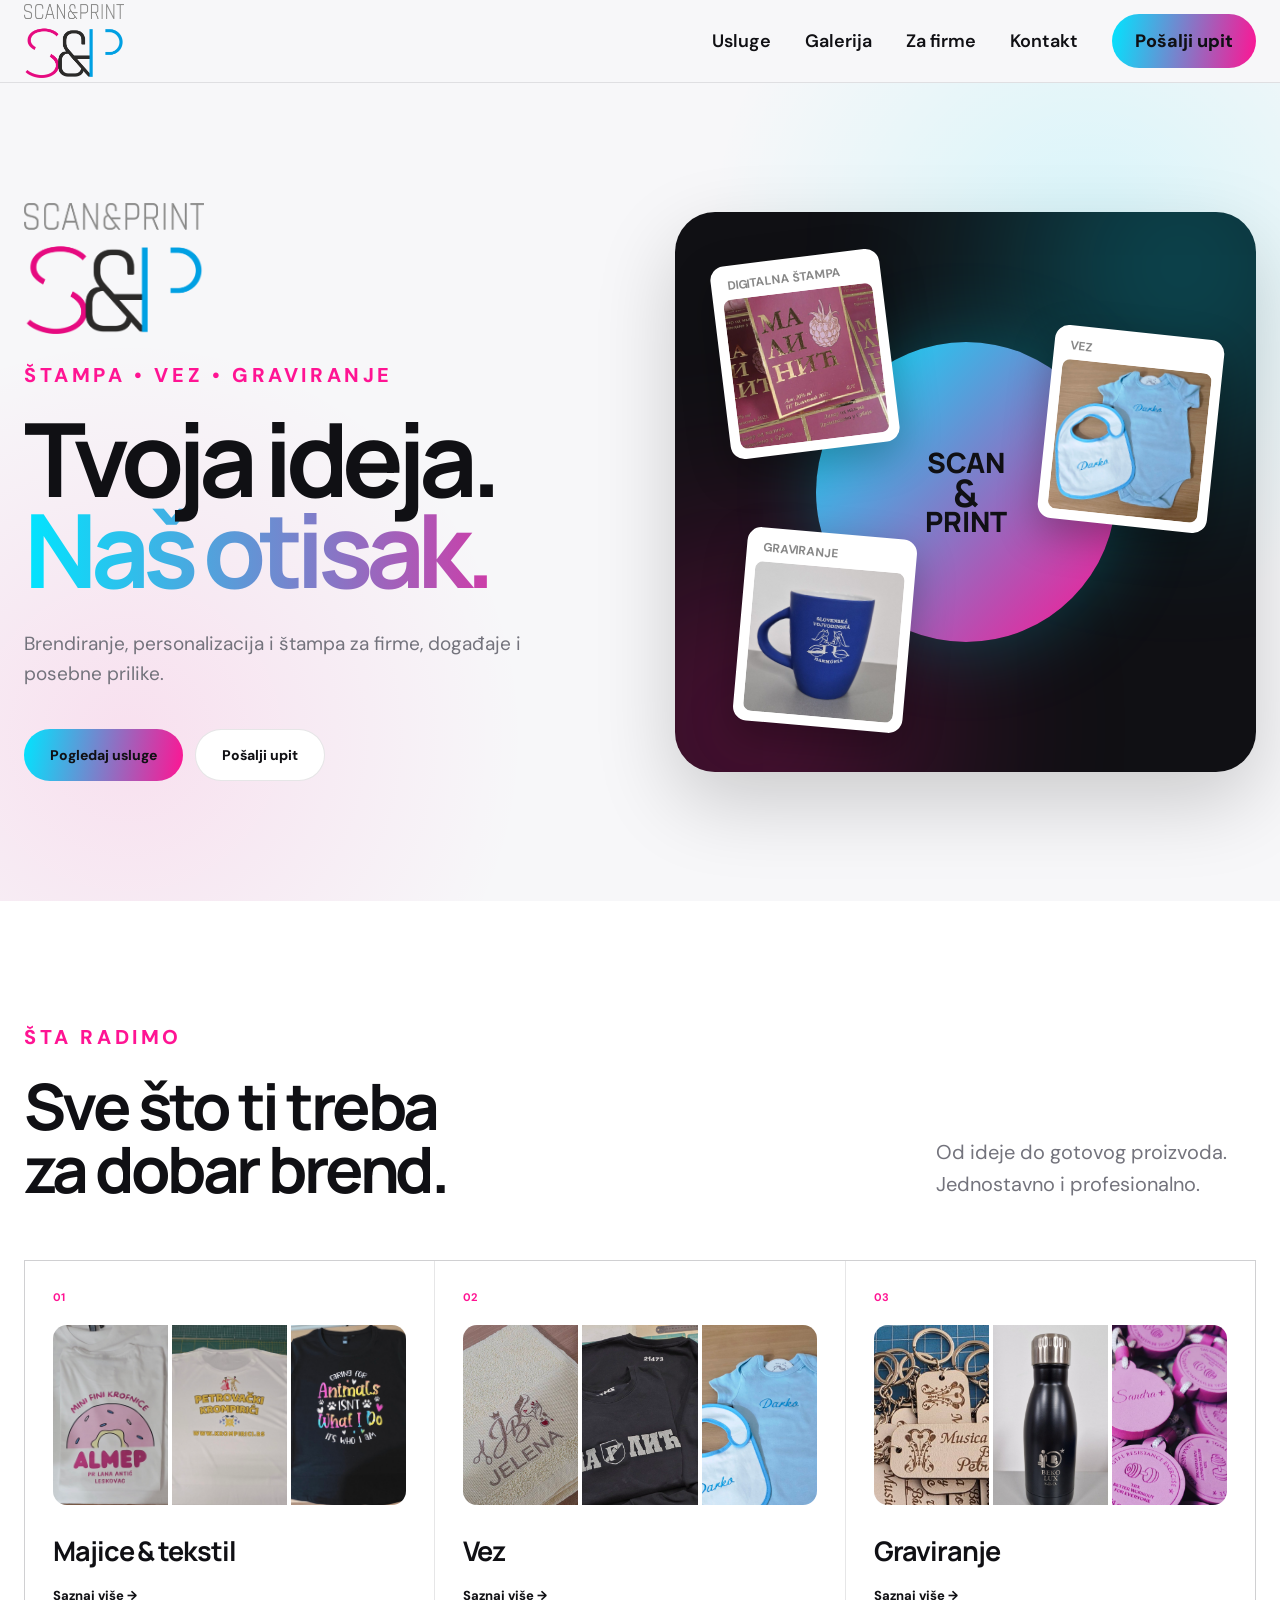
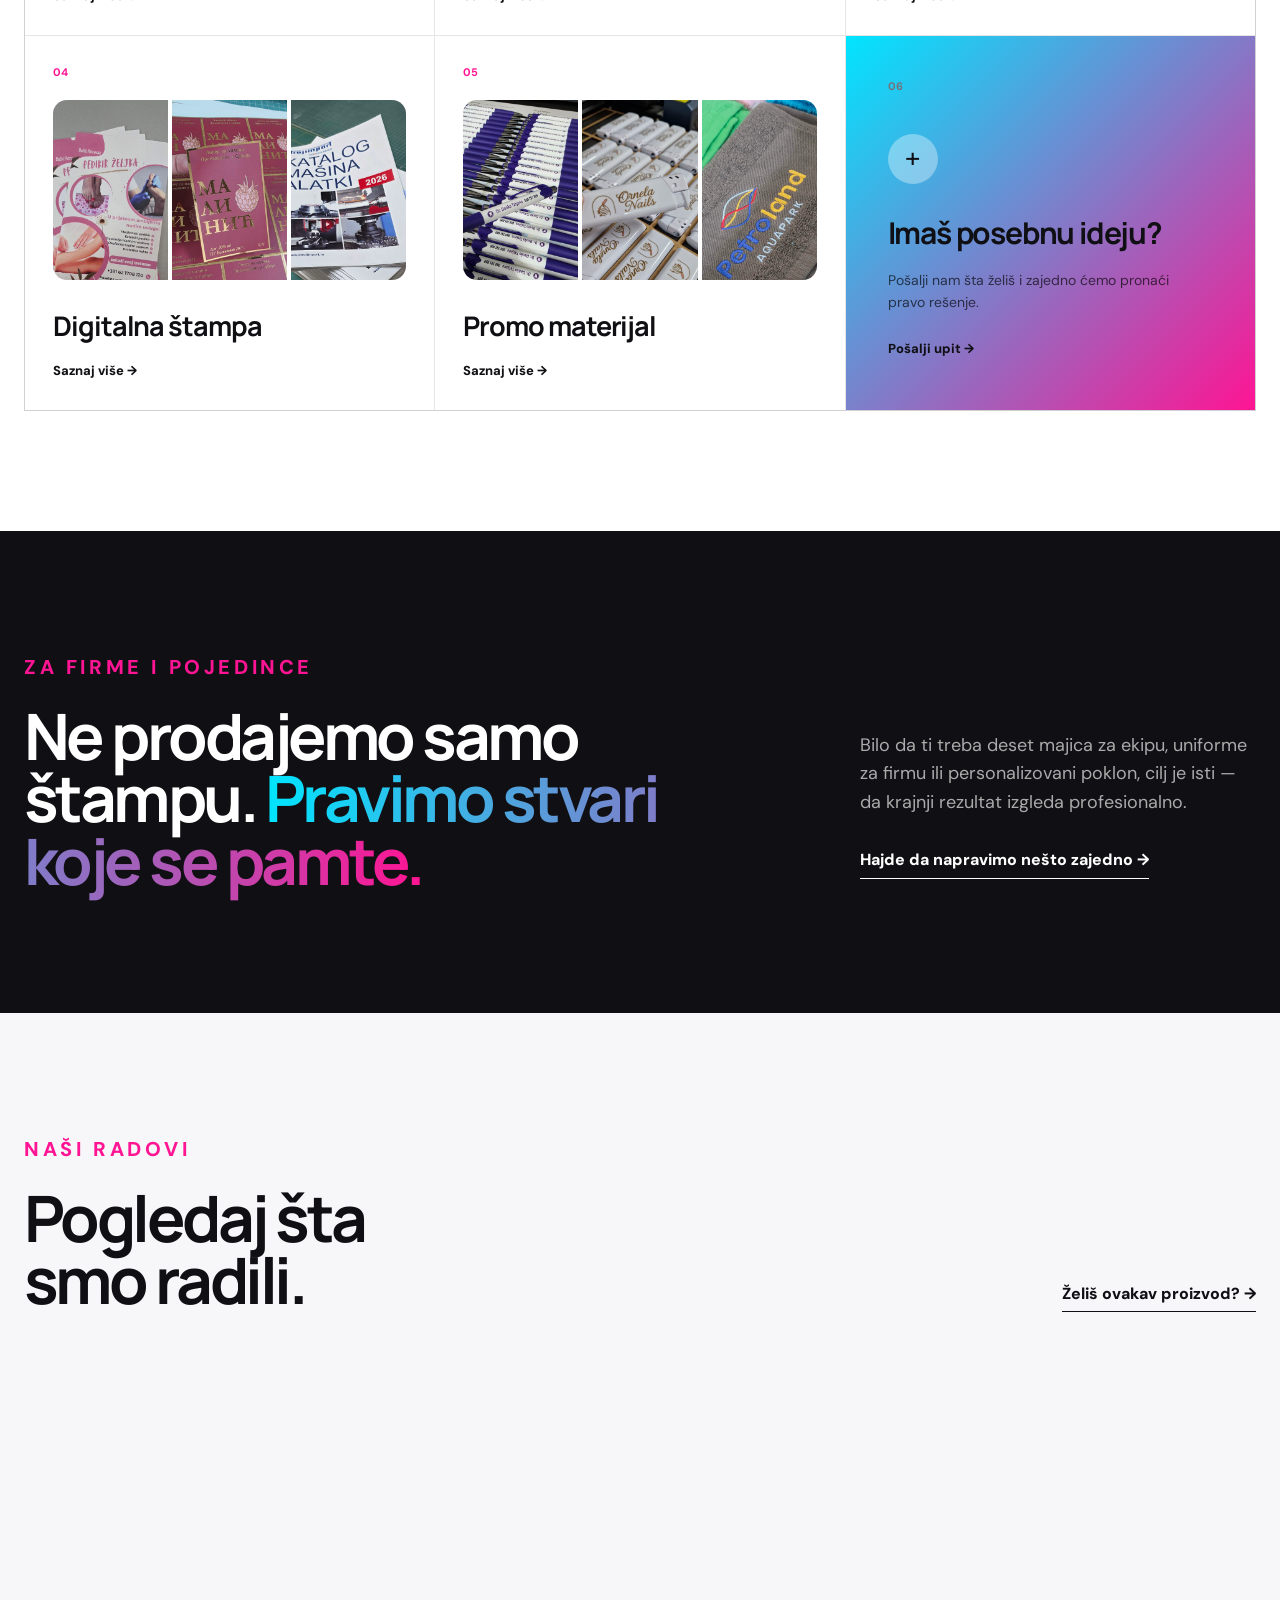
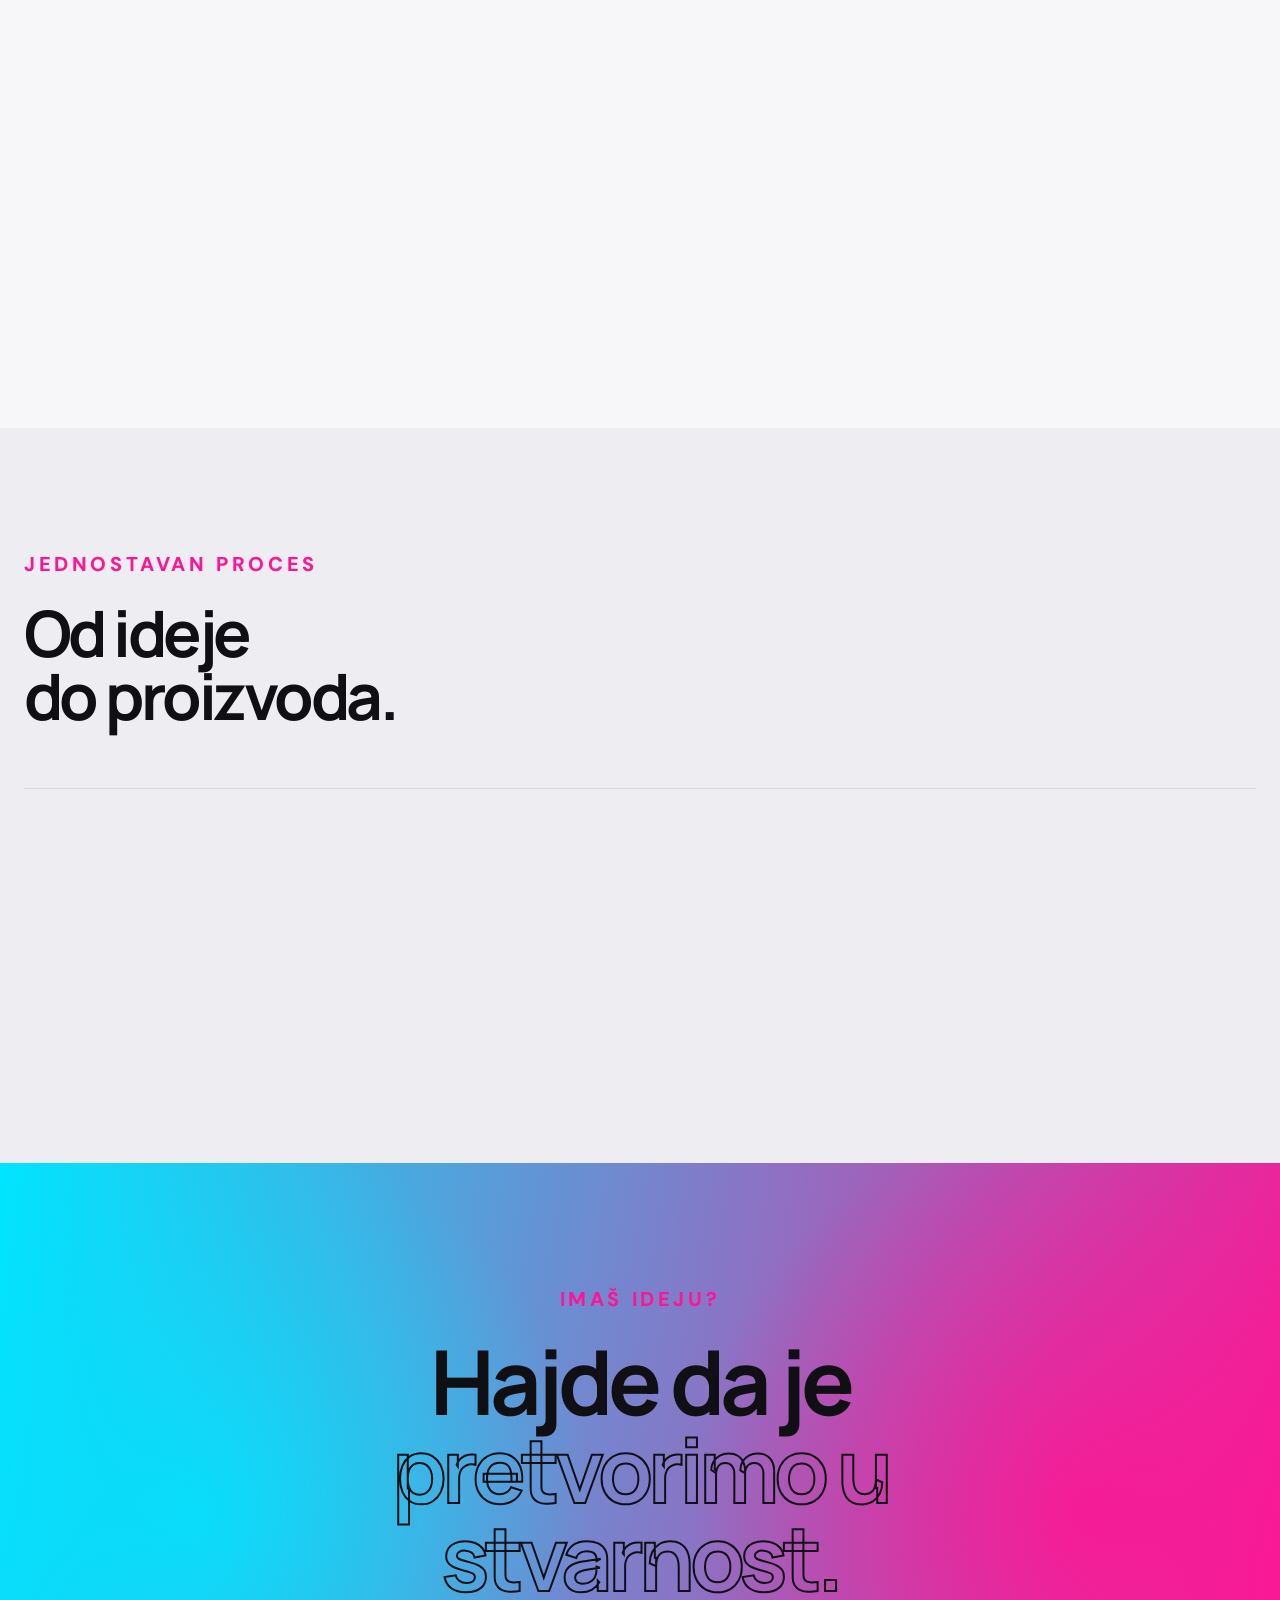
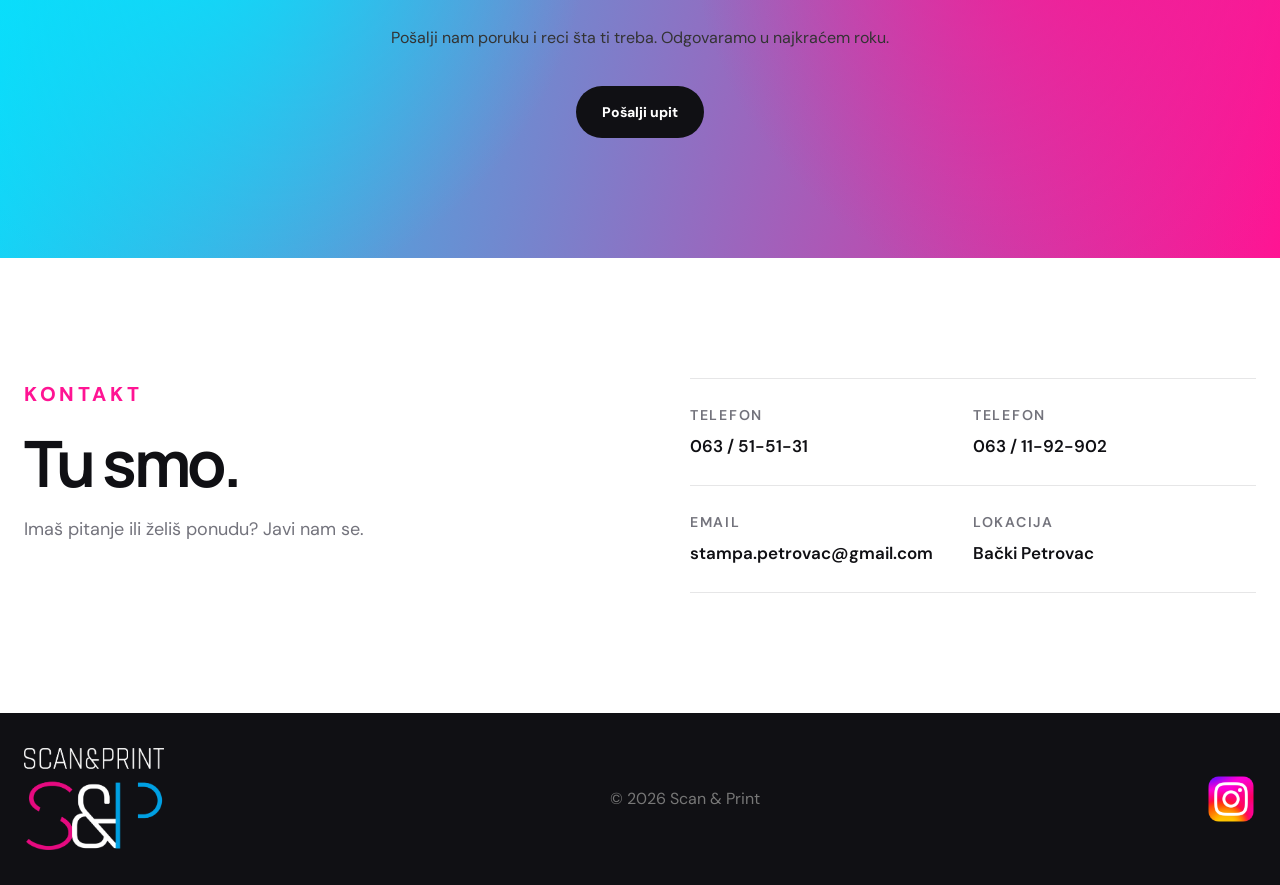
==== index.html @ af55439d "Add files via upload" ====
<!DOCTYPE html>
<html lang="sr">

<head>

    <meta charset="UTF-8">
    <meta name="viewport" content="width=device-width, initial-scale=1.0">

    <title>Scan & Print | Štampa, vez, graviranje i brendiranje</title>

    <meta name="description"
          content="Scan & Print – digitalna štampa, vez, graviranje, personalizacija i brendiranje u Bačkom Petrovcu.">

    <link rel="preconnect" href="https://fonts.googleapis.com">
    <link rel="preconnect" href="https://fonts.gstatic.com" crossorigin>

    <link href="https://fonts.googleapis.com/css2?family=DM+Sans:wght@400;500;600;700&family=Manrope:wght@500;600;700;800&display=swap"
          rel="stylesheet">

    <link rel="stylesheet" href="style.css">

</head>


<body>


<!-- ================= HEADER ================= -->

<header class="header">

    <div class="container nav">

        <a href="index.html" class="logo">
            <img src="slike/Logo crni.png" alt="Scan & Print">
        </a>

        
        <nav class="desktop-menu">
            <a href="usluge.html">Usluge</a>
            <a href="galerija.html">Galerija</a>
            <a href="firme.html">Za firme</a>
            <a href="#kontakt">Kontakt</a>
            <a href="#upit" class="nav-button">
                Pošalji upit
            </a>

        </nav>


        <button class="menu-toggle" aria-label="Otvori meni">

            <span></span>
            <span></span>
            <span></span>

        </button>

    </div>


    <div class="mobile-menu">

        <a href="usluge.html">Usluge</a>
        <a href="galerija.html">Galerija</a>
        <a href="firme.html">Za firme</a>
        <a href="#kontakt">Kontakt</a>

        <a href="#upit" class="mobile-button">
            Pošalji upit
        </a>

    </div>

</header>



<!-- ================= HERO ================= -->

<section class="hero">

    <div class="container hero-grid">


        <div class="hero-content">

            <div class="hero-logo">

                <img src="slike/Logo crni.png" alt="Scan & Print">

            </div>


            <div class="eyebrow">
                ŠTAMPA • VEZ • GRAVIRANJE
            </div>


            <h1>

                Tvoja ideja.

                <span>Naš otisak.</span>

            </h1>


            <p>

                Brendiranje, personalizacija i štampa
                za firme, događaje i posebne prilike.

            </p>


            <div class="hero-buttons">

                <a href="#usluge" class="button primary">
                    Pogledaj usluge
                </a>

                <a href="#upit" class="button secondary">
                    Pošalji upit
                </a>

            </div>

        </div>



        <div class="hero-visual">


            <div class="hero-card card-one">

                <span>DIGITALNA ŠTAMPA</span>

                <img src="slike/stampa2.jpg"
                     alt="Digitalna štampa">

            </div>



            <div class="hero-card card-two">

                <span>VEZ</span>

                <img src="slike/vez3.jpg"
                     alt="Vez na tekstilu">

            </div>



            <div class="hero-card card-three">

                <span>GRAVIRANJE</span>

                <img src="slike/graviranje6.jpg"
                     alt="Lasersko graviranje">

            </div>



            <div class="hero-circle">

                <span>SCAN</span>

                <strong>&</strong>

                <span>PRINT</span>

            </div>


        </div>

    </div>

</section>



<!-- ================= SERVICES ================= -->

<section class="services section" id="usluge">

    <div class="container">

        <div class="section-heading">

            <div>
                <span class="eyebrow">ŠTA RADIMO</span>

                <h2>
                    Sve što ti treba<br>
                    za dobar brend.
                </h2>
            </div>

            <p>
                Od ideje do gotovog proizvoda.
                Jednostavno i profesionalno.
            </p>

        </div>


        <div class="services-grid">


            <!-- 01 MAJICE & TEKSTIL -->

            <article class="service-card service-image-card">

                <div class="service-number">
                    01
                </div>

                <div class="service-images">

                    <img
                        src="slike/tekstil1.jpg"
                        alt="Majice i tekstil 1"
                    >

                    <img
                        src="slike/tekstil2.jpg"
                        alt="Majice i tekstil 2"
                    >

                    <img
                        src="slike/tekstil3.jpg"
                        alt="Majice i tekstil 3"
                    >

                </div>

                <h3>
                    Majice & tekstil
                </h3>

                <a href="usluge.html">
                    Saznaj više →
                </a>

            </article>



            <!-- 02 VEZ -->

            <article class="service-card service-image-card">

                <div class="service-number">
                    02
                </div>

                <div class="service-images">

                    <img
                        src="slike/vez1.jpg"
                        alt="Vez 1"
                    >

                    <img
                        src="slike/vez2.jpg"
                        alt="Vez 2"
                    >

                    <img
                        src="slike/vez3.jpg"
                        alt="Vez 3"
                    >

                </div>

                <h3>
                    Vez
                </h3>

                <a href="usluge.html">
                    Saznaj više →
                </a>

            </article>



            <!-- 03 GRAVIRANJE -->

            <article class="service-card service-image-card">

                <div class="service-number">
                    03
                </div>

                <div class="service-images">

                    <img
                        src="slike/graviranje1.jpg"
                        alt="Graviranje 1"
                    >

                    <img
                        src="slike/graviranje5.jpg"
                        alt="Graviranje 2"
                    >

                    <img
                        src="slike/graviranje3.jpg"
                        alt="Graviranje 3"
                    >

                </div>

                <h3>
                    Graviranje
                </h3>

                <a href="usluge.html">
                    Saznaj više →
                </a>

            </article>



            <!-- 04 DIGITALNA ŠTAMPA -->

            <article class="service-card service-image-card">

                <div class="service-number">
                    04
                </div>

                <div class="service-images">

                    <img
                        src="slike/stampa1.jpg"
                        alt="Digitalna štampa 1"
                    >

                    <img
                        src="slike/stampa2.jpg"
                        alt="Digitalna štampa 2"
                    >

                    <img
                        src="slike/stampa3.jpg"
                        alt="Digitalna štampa 3"
                    >

                </div>

                <h3>
                    Digitalna štampa
                </h3>

                <a href="usluge.html">
                    Saznaj više →
                </a>

            </article>



            <!-- 05 PROMO MATERIJAL -->

            <article class="service-card service-image-card">

                <div class="service-number">
                    05
                </div>

                <div class="service-images">

                    <img
                        src="slike/promo1.jpg"
                        alt="Promo materijal 1"
                    >

                    <img
                        src="slike/promo2.jpg"
                        alt="Promo materijal 2"
                    >

                    <img
                        src="slike/promo3.jpg"
                        alt="Promo materijal 3"
                    >

                </div>

                <h3>
                    Promo materijal
                </h3>

                <a href="usluge.html">
                    Saznaj više →
                </a>

            </article>



            <!-- 06 POSEBNA IDEJA -->

            <article class="service-card accent service-special">

                <div class="service-number">
                    06
                </div>

                <div class="service-special-content">

                    <span class="special-symbol">
                        +
                    </span>

                    <h3>
                        Imaš posebnu ideju?
                    </h3>

                    <p>
                        Pošalji nam šta želiš
                        i zajedno ćemo pronaći
                        pravo rešenje.
                    </p>

                    <a href="#upit">
                        Pošalji upit →
                    </a>

                </div>

            </article>


        </div>

    </div>

</section>


<!-- ================= INTRO ================= -->

<section class="intro section">

    <div class="container intro-grid">


        <div class="intro-title">

            <span class="eyebrow">
                ZA FIRME I POJEDINCE
            </span>

            <h2>

                Ne prodajemo samo štampu.

                <span>
                    Pravimo stvari koje se pamte.
                </span>

            </h2>

        </div>


        <div class="intro-text">

            <p>

                Bilo da ti treba deset majica za ekipu,
                uniforme za firmu ili personalizovani poklon,
                cilj je isti — da krajnji rezultat izgleda
                profesionalno.

            </p>


            <a href="#upit" class="text-link">
                Hajde da napravimo nešto zajedno →
            </a>

        </div>


    </div>

</section>



<!-- ================= PORTFOLIO ================= -->

<section class="portfolio section" id="radovi">

    <div class="container">


        <div class="section-heading">

            <div>

                <span class="eyebrow">
                    NAŠI RADOVI
                </span>

                <h2>
                    Pogledaj šta<br>
                    smo radili.
                </h2>

            </div>


            <a href="#kontakt" class="text-link">
                Želiš ovakav proizvod? →
            </a>

        </div>



        <div class="portfolio-grid">


            <div class="portfolio-item item-large">

                <img src="slike/tekstil4.jpg"
                     alt="Štampa na majicama">

                <div class="portfolio-label">
                    MAJICE
                </div>

            </div>



            <div class="portfolio-item">

                <img src="slike/vez1.jpg"
                     alt="Vez">

                <div class="portfolio-label">
                    VEZ
                </div>

            </div>



            <div class="portfolio-item">

                <img src="slike/graviranje5.jpg"
                     alt="Graviranje">

                <div class="portfolio-label">
                    GRAVIRANJE
                </div>

            </div>



            <div class="portfolio-item item-wide">

                <img src="slike/promo4.jpg"
                     alt="Promo materijal">

                <div class="portfolio-label">
                    PROMO MATERIJAL
                </div>

            </div>


        </div>

    </div>

</section>



<!-- ================= PROCESS ================= -->

<section class="process section" id="proces">

    <div class="container">


        <div class="section-heading">

            <div>

                <span class="eyebrow">
                    JEDNOSTAVAN PROCES
                </span>

                <h2>
                    Od ideje<br>
                    do proizvoda.
                </h2>

            </div>

        </div>



        <div class="process-grid">


            <div class="process-item">

                <span>01</span>

                <h3>
                    Pošalješ ideju
                </h3>

                <p>
                    Logo, fotografiju, tekst
                    ili samo objasniš šta želiš.
                </p>

            </div>



            <div class="process-item">

                <span>02</span>

                <h3>
                    Pripremamo dizajn
                </h3>

                <p>
                    Dogovaramo detalje i
                    pripremamo materijal za štampu.
                </p>

            </div>



            <div class="process-item">

                <span>03</span>

                <h3>
                    Izrada
                </h3>

                <p>
                    Štampamo, vezemo ili
                    graviramo prema dogovoru.
                </p>

            </div>



            <div class="process-item">

                <span>04</span>

                <h3>
                    Gotov proizvod
                </h3>

                <p>
                    Preuzimaš gotov proizvod
                    spreman za upotrebu.
                </p>

            </div>


        </div>

    </div>

</section>



<!-- ================= CTA ================= -->

<section class="cta section" id="upit">

    <div class="container cta-inner">

        <span class="eyebrow">
            IMAŠ IDEJU?
        </span>


        <h2>

            Hajde da je

            <span>
                pretvorimo u stvarnost.
            </span>

        </h2>


        <p>

            Pošalji nam poruku i reci šta ti treba.
            Odgovaramo u najkraćem roku.

        </p>


        <a href="mailto:stampa.petrovac@gmail.com"
           class="button light">

            Pošalji upit

        </a>

    </div>

</section>



<!-- ================= CONTACT ================= -->

<section class="contact section" id="kontakt">

    <div class="container contact-grid">


        <div>

            <span class="eyebrow">
                KONTAKT
            </span>

            <h2>
                Tu smo.
            </h2>

            <p>

                Imaš pitanje ili želiš ponudu?
                Javi nam se.

            </p>

        </div>



        <div class="contact-info">


            <a href="tel:+38163515131">

                <small>Telefon</small>

                063 / 51-51-31

            </a>



            <a href="tel:+381631192902">

                <small>Telefon</small>

                063 / 11-92-902

            </a>



            <a href="mailto:stampa.petrovac@gmail.com">

                <small>Email</small>

                stampa.petrovac@gmail.com

            </a>



            <div>

                <small>Lokacija</small>

                Bački Petrovac

            </div>


        </div>

    </div>

</section>



<!-- ================= FOOTER ================= -->

<footer class="footer">

    <div class="container footer-inner">


        <a href="index.html" class="logo">

            <img src="slike/Logo beli.png"
                 alt="Scan & Print">

        </a>


        <p>
            © 2026 Scan & Print
        </p>


<a
    href="https://www.instagram.com/scan_print_bp/"
    target="_blank"
    rel="noopener noreferrer"
>
    <img
        src="slike/iq.png"
        alt="Instagram Scan & Print"
        style="width: 50px; height: 50px;"
    >
</a>

    </div>

</footer>



<script src="script.js"></script>

</body>

</html>
---- style.css ----
:root {
    --black: #101014;
    --dark: #18181d;
    --white: #ffffff;

    --background: #f7f7f9;
    --soft: #eeeeF2;

    --cyan: #00e5ff;
    --magenta: #ff1493;

    --gray: #73737c;
    --light-gray: #a1a1aa;

    --border: rgba(16, 16, 20, 0.10);

    --container: 1240px;
}


/* =========================================================
   RESET
========================================================= */

* {
    margin: 0;
    padding: 0;
    box-sizing: border-box;
}

html {
    scroll-behavior: smooth;
}

body {
    font-family: "DM Sans", sans-serif;
    background: var(--background);
    color: var(--black);
    line-height: 1.6;
    overflow-x: hidden;
}

img {
    max-width: 100%;
    display: block;
}

a {
    color: inherit;
    text-decoration: none;
}

button,
input,
textarea {
    font-family: inherit;
}


/* =========================================================
   CONTAINER
========================================================= */

.container {
    width: min(
        var(--container),
        calc(100% - 48px)
    );

    margin: 0 auto;
}


/* =========================================================
   SECTIONS
========================================================= */

.section {
    padding: 120px 0;
}


/* =========================================================
   TYPOGRAPHY
========================================================= */

h1,
h2,
h3 {
    font-family: "Manrope", sans-serif;
}

h2 {
    font-size: clamp(42px, 5vw, 72px);
    line-height: .98;
    letter-spacing: -.055em;
}

.eyebrow {
    display: inline-block;
    color: var(--magenta);
    font-size: 20px;
    font-weight: 800;
    letter-spacing: .18em;
    margin-bottom: 22px;
}


/* =========================================================
   HEADER
========================================================= */

.header {
    position: sticky;
    top: 0;
    z-index: 1000;

    background: rgba(247, 247, 249, .92);

    backdrop-filter: blur(18px);
    -webkit-backdrop-filter: blur(18px);

    border-bottom: 1px solid var(--border);
}

.nav {
    height: 82px;

    display: flex;
    align-items: center;
    justify-content: space-between;
}


/* =========================================================
   LOGO
========================================================= */

.logo {
    display: flex;
    align-items: center;
    flex-shrink: 0;
}

.logo img {
    width: 100px;
    height: auto;
    display: block;
}


/* =========================================================
   DESKTOP MENU
========================================================= */

.desktop-menu {
    display: flex;
    align-items: center;
    gap: 34px;

    font-size: 18px;
    font-weight: 600;
}

.desktop-menu a {
    transition: color .2s ease;
}

.desktop-menu a:hover {
    color: var(--magenta);
}


/* =========================================================
   NAV BUTTON
========================================================= */

.nav-button {
    padding: 13px 23px;

    border-radius: 100px;

    font-weight: 800;

    color: var(--black);

    background:
        linear-gradient(
            100deg,
            var(--cyan),
            var(--magenta)
        );

    transition:
        transform .2s ease,
        box-shadow .2s ease;
}

.nav-button:hover {
    transform: translateY(-2px);

    box-shadow:
        0 10px 30px
        rgba(255, 20, 147, .20);
}


/* =========================================================
   MOBILE MENU BUTTON
========================================================= */

.menu-toggle {
    display: none;

    width: 34px;
    height: 34px;

    border: none;
    background: transparent;

    cursor: pointer;

    padding: 4px;
}

.menu-toggle span {
    display: block;

    width: 100%;
    height: 2px;

    margin: 6px 0;

    background: var(--black);

    transition: .3s;
}


/* =========================================================
   MOBILE MENU
========================================================= */

.mobile-menu {
    display: none;

    flex-direction: column;

    padding: 20px 24px 30px;

    background: var(--background);

    border-top: 1px solid var(--border);
}

.mobile-menu.active {
    display: flex;
}

.mobile-menu a {
    padding: 15px 0;

    border-bottom: 1px solid var(--border);

    font-weight: 600;
}

.mobile-menu a:hover {
    color: var(--magenta);
}

.mobile-button {
    margin-top: 15px;

    text-align: center;

    border-radius: 100px;

    background:
        linear-gradient(
            100deg,
            var(--cyan),
            var(--magenta)
        );

    border: none !important;

    color: var(--black);
}


/* =========================================================
   HERO
========================================================= */

.hero {
    min-height: calc(100vh - 82px);

    display: flex;
    align-items: center;

    padding: 70px 0;

    position: relative;

    overflow: hidden;

    background:
        radial-gradient(
            circle at 85% 20%,
            rgba(0, 229, 255, .13),
            transparent 30%
        ),

        radial-gradient(
            circle at 10% 80%,
            rgba(255, 20, 147, .10),
            transparent 30%
        );
}

.hero-grid {
    display: grid;

    grid-template-columns: 1fr 1fr;

    gap: 70px;

    align-items: center;
}


/* =========================================================
   HERO CONTENT
========================================================= */

.hero-content {
    max-width: 620px;
}

.hero-logo {
    margin-bottom: 25px;
}

.hero-logo img {
    width: 180px;
    height: auto;
}

.hero h1 {
    font-size: clamp(60px, 8vw, 112px);

    line-height: .88;

    letter-spacing: -.07em;

    margin-bottom: 35px;
}

.hero h1 span {
    display: block;

    color: transparent;

    background:
        linear-gradient(
            90deg,
            var(--cyan),
            var(--magenta)
        );

    -webkit-background-clip: text;
    background-clip: text;
}

.hero p {
    max-width: 500px;

    color: var(--gray);

    font-size: 19px;

    margin-bottom: 40px;
}


/* =========================================================
   HERO BUTTONS
========================================================= */

.hero-buttons {
    display: flex;
    gap: 12px;
}

.button {
    display: inline-flex;

    align-items: center;
    justify-content: center;

    min-height: 52px;

    padding: 0 26px;

    border-radius: 100px;

    font-size: 14px;
    font-weight: 800;

    transition:
        transform .2s ease,
        box-shadow .2s ease;
}

.button:hover {
    transform: translateY(-3px);
}

.primary {
    background:
        linear-gradient(
            100deg,
            var(--cyan),
            var(--magenta)
        );

    color: var(--black);
}

.primary:hover {
    box-shadow:
        0 12px 35px
        rgba(255, 20, 147, .25);
}

.secondary {
    background: var(--white);

    border: 1px solid var(--border);
}


/* =========================================================
   HERO VISUAL
========================================================= */

.hero-visual {
    position: relative;

    height: 560px;

    border-radius: 40px;

    overflow: hidden;

    background: var(--black);

    box-shadow:
        0 30px 80px
        rgba(0, 0, 0, .18);
}

.hero-visual::before {
    content: "";

    position: absolute;

    width: 350px;
    height: 350px;

    top: -120px;
    right: -100px;

    border-radius: 50%;

    background: var(--cyan);

    filter: blur(110px);

    opacity: .30;
}

.hero-visual::after {
    content: "";

    position: absolute;

    width: 350px;
    height: 350px;

    bottom: -130px;
    left: -100px;

    border-radius: 50%;

    background: var(--magenta);

    filter: blur(110px);

    opacity: .28;
}


/* =========================================================
   HERO CARDS
========================================================= */

.hero-card {
    position: absolute;

    z-index: 3;

    padding: 10px;

    background: white;

    border-radius: 14px;

    box-shadow:
        0 15px 40px
        rgba(0, 0, 0, .28);

    display: flex;

    flex-direction: column;

    overflow: hidden;

    line-height: 1;
}

.hero-card span {
    font-size: 12px;

    color: #888;

    font-weight: 700;

    margin:
        4px
        6px
        8px;
}

.hero-card img {
    display: block;

    width: 150px;
    height: 150px;

    object-fit: cover;

    border-radius: 8px;
}


/* =========================================================
   HERO CARD POSITIONS
========================================================= */

.card-one {
    top: 45px;
    left: 45px;

    transform: rotate(-7deg);
}

.card-two {
    top: 120px;
    right: 40px;

    transform: rotate(6deg);
}

.card-three {
    bottom: 45px;
    left: 65px;

    transform: rotate(5deg);
}


/* =========================================================
   HERO CIRCLE
========================================================= */

.hero-circle {
    position: absolute;

    z-index: 2;

    width: 300px;
    height: 300px;

    top: 50%;
    left: 50%;

    transform:
        translate(-50%, -50%);

    border-radius: 50%;

    background:
        linear-gradient(
            135deg,
            var(--cyan),
            var(--magenta)
        );

    display: flex;

    flex-direction: column;

    align-items: center;

    justify-content: center;

    color: var(--black);

    font-family: "Manrope", sans-serif;

    font-weight: 800;

    font-size: 28px;

    line-height: .9;

    box-shadow:
        0 0 80px
        rgba(0, 229, 255, .25);
}

.hero-circle strong {
    font-size: 38px;
}


/* =========================================================
   SECTION HEADING
========================================================= */

.section-heading {
    display: flex;

    justify-content: space-between;

    align-items: flex-end;

    margin-bottom: 60px;
}

.section-heading > p {
    width: 320px;

    color: var(--gray);

    font-size: 20px;
}


/* =========================================================
   SERVICES
========================================================= */

.services {
    background: var(--white);
}

.services-grid {
    display: grid;

    grid-template-columns:
        repeat(3, 1fr);

    gap: 1px;

    background: var(--border);

    border: 1px solid var(--border);
}


/* =========================================================
   SERVICE CARD
========================================================= */

.service-card {
    background: var(--white);

    padding: 42px;

    min-height: 310px;

    display: flex;

    flex-direction: column;

    transition:
        background .3s ease,
        color .3s ease,
        transform .3s ease;
}

.service-card:hover {
    background: var(--black);

    color: white;

    transform:
        translateY(-5px);
}

.service-card.large {
    grid-row: span 2;

    min-height: 621px;
}

.service-number {
    font-size: 11px;

    font-weight: 700;

    color: var(--gray);

    margin-bottom: 30px;
}


/* =========================================================
   SERVICE IMAGE
========================================================= */

.service-image {
    width: 100%;

    height: 180px;

    margin-bottom: 25px;

    border-radius: 14px;

    overflow: hidden;

    background: #ddd;
}

.service-image img {
    width: 100%;
    height: 100%;

    object-fit: cover;

    display: block;

    transition:
        transform .5s ease;
}

.service-card:hover
.service-image img {
    transform:
        scale(1.05);
}


/* =========================================================
   SERVICE ICON
========================================================= */

.service-icon {
    width: 48px;
    height: 48px;

    display: flex;

    align-items: center;
    justify-content: center;

    border-radius: 50%;

    background:
        linear-gradient(
            135deg,
            rgba(0, 229, 255, .15),
            rgba(255, 20, 147, .15)
        );

    color: var(--magenta);

    font-family: "Manrope", sans-serif;

    font-size: 14px;

    font-weight: 800;

    margin-bottom: 25px;
}

.service-card h3 {
    font-size: 27px;

    letter-spacing: -.04em;

    margin-bottom: 12px;
}

.service-card p {
    max-width: 300px;

    color: var(--gray);

    font-size: 14px;

    margin-bottom: 25px;
}

.service-card:hover p {
    color: #aaa;
}

.service-card a {
    margin-top: auto;

    font-size: 13px;

    font-weight: 800;
}

.service-card a:hover {
    color: var(--cyan);
}


/* =========================================================
   SPECIAL CARD
========================================================= */

.service-card.accent {
    background:
        linear-gradient(
            135deg,
            var(--cyan),
            var(--magenta)
        );

    color: var(--black);
}

.service-card.accent:hover {
    background:
        linear-gradient(
            135deg,
            var(--magenta),
            var(--cyan)
        );

    color: var(--black);
}

.service-card.accent .service-icon {
    background:
        rgba(255, 255, 255, .35);

    color: var(--black);
}


/* =========================================================
   INTRO
========================================================= */

.intro {
    background: var(--black);

    color: white;
}

.intro-grid {
    display: grid;

    grid-template-columns:
        1.3fr .7fr;

    gap: 100px;
}

.intro h2 {
    max-width: 800px;
}

.intro h2 span {
    display: inline;

    color: transparent;

    background:
        linear-gradient(
            90deg,
            var(--cyan),
            var(--magenta)
        );

    -webkit-background-clip: text;
    background-clip: text;
}

.intro-text {
    padding-top: 80px;
}

.intro-text p {
    color: #aaa;

    font-size: 18px;

    margin-bottom: 30px;
}


/* =========================================================
   TEXT LINK
========================================================= */

.text-link {
    display: inline-block;

    font-size: 16px;

    font-weight: 800;

    padding-bottom: 5px;

    border-bottom:
        1px solid
        currentColor;

    transition:
        color .2s ease;
}

.text-link:hover {
    color: var(--magenta);
}


/* =========================================================
   PORTFOLIO
========================================================= */

.portfolio {
    background: var(--background);
}

.portfolio-grid {
    display: grid;

    grid-template-columns:
        1.4fr .8fr .8fr;

    grid-auto-rows: 260px;

    gap: 16px;
}

.portfolio-item {
    position: relative;

    overflow: hidden;

    border-radius: 20px;

    background: #ddd;
}

.portfolio-item img {
    width: 100%;
    height: 100%;

    display: block;

    object-fit: cover;

    transition:
        transform .6s ease;
}

.portfolio-item:hover img {
    transform:
        scale(1.06);
}

.item-large {
    grid-row: span 2;
}

.item-wide {
    grid-column: span 2;
}


/* =========================================================
   PORTFOLIO LABEL
========================================================= */

.portfolio-label {
    position: absolute;

    left: 20px;
    bottom: 20px;

    padding:
        9px
        14px;

    border-radius: 100px;

    background:
        rgba(
            16,
            16,
            20,
            .85
        );

    color: white;

    font-size: 10px;

    font-weight: 800;

    letter-spacing: .12em;

    backdrop-filter: blur(10px);
}


/* =========================================================
   PROCESS
========================================================= */

.process {
    background: var(--soft);
}

.process-grid {
    display: grid;

    grid-template-columns:
        repeat(4, 1fr);

    border-top:
        1px solid
        var(--border);
}

.process-item {
    padding:
        40px
        30px;

    border-right:
        1px solid
        var(--border);
}

.process-item:last-child {
    border-right: none;
}

.process-item > span {
    display: block;

    color: var(--magenta);

    font-size: 12px;

    font-weight: 800;

    margin-bottom: 60px;
}

.process-item h3 {
    font-size: 24px;

    letter-spacing: -.04em;

    margin-bottom: 12px;
}

.process-item p {
    color: var(--gray);

    font-size: 14px;
}


/* =========================================================
   CTA
========================================================= */

.cta {
    position: relative;

    overflow: hidden;

    text-align: center;

    background:
        radial-gradient(
            circle at 15% 50%,
            rgba(0, 229, 255, .8),
            transparent 35%
        ),

        radial-gradient(
            circle at 85% 50%,
            rgba(255, 20, 147, .8),
            transparent 35%
        ),

        linear-gradient(
            100deg,
            var(--cyan),
            var(--magenta)
        );
}

.cta-inner {
    max-width: 900px;
}

.cta h2 {
    font-size:
        clamp(
            50px,
            7vw,
            90px
        );

    margin-bottom: 25px;
}

.cta h2 span {
    display: block;

    color: transparent;

    -webkit-text-stroke:
        2px
        var(--black);
}

.cta p {
    max-width: 500px;

    margin:
        0 auto
        35px;

    color: #333;
}


/* =========================================================
   CTA BUTTON
========================================================= */

.light {
    background: var(--black);

    color: white;
}

.light:hover {
    box-shadow:
        0 15px 40px
        rgba(0, 0, 0, .25);
}


/* =========================================================
   CONTACT
========================================================= */

.contact {
    background: var(--white);
}

.contact-grid {
    display: grid;

    grid-template-columns:
        1fr 1fr;

    gap: 100px;
}

.contact h2 {
    margin-bottom: 20px;
}

.contact-grid > div:first-child p {
    color: var(--gray);
    font-size: 18px;
}

.contact-info {
    display: grid;

    grid-template-columns:
        1fr 1fr;

    border-top:
        1px solid
        var(--border);
}

.contact-info a,
.contact-info > div {
    padding:
        25px 0;

    border-bottom:
        1px solid
        var(--border);

    display: flex;

    flex-direction: column;

    font-size: 17px;

    font-weight: 600;
}

.contact-info small {

    color: var(--gray);

    text-transform: uppercase;

    letter-spacing: .12em;

    margin-bottom: 6px;
}

.contact-info a:hover {
    color: var(--magenta);
}


/* =========================================================
   FOOTER
========================================================= */

.footer {
    background: var(--black);

    color: white;

    padding: 35px 0;
}

.footer-inner {
    display: flex;

    align-items: center;

    justify-content: space-between;
}

.footer .logo img {
    width: 140px;
}

.footer p {
    color: #777;

    font-size: 16px;
}

.footer a:last-child {
    font-size: 13px;
}

.footer a:last-child:hover {
    color: var(--cyan);
}


/* =========================================================
   TABLET
========================================================= */

@media (max-width: 900px) {

    .section {
        padding: 85px 0;
    }


    /* HEADER */

    .desktop-menu {
        display: none;
    }

    .menu-toggle {
        display: block;
    }


    /* HERO */

    .hero-grid {
        grid-template-columns: 1fr;
    }

    .hero-visual {
        height: 450px;
    }


    /* SERVICES */

    .services-grid {
        grid-template-columns:
            1fr 1fr;
    }

    .service-card.large {
        grid-row: auto;

        min-height: 310px;
    }


    /* INTRO */

    .intro-grid {
        grid-template-columns: 1fr;

        gap: 30px;
    }

    .intro-text {
        padding-top: 0;
    }


    /* PROCESS */

    .process-grid {
        grid-template-columns:
            1fr 1fr;
    }

    .process-item {
        border-bottom:
            1px solid
            var(--border);
    }


    /* CONTACT */

    .contact-grid {
        grid-template-columns: 1fr;

        gap: 50px;
    }

}


/* =========================================================
   MOBILE
========================================================= */

@media (max-width: 600px) {

    .container {
        width:
            calc(100% - 32px);
    }

    .section {
        padding:
            75px 0;
    }


    /* LOGO */

    .logo img {
        width: 120px;
    }


    /* HEADER */

    .nav {
        height: 70px;
    }


    /* HERO */

    .hero {
        min-height: auto;

        padding:
            45px 0
            60px;
    }

    .hero-logo img {
        width: 145px;
    }

    .hero h1 {
        font-size: 62px;
    }

    .hero p {
        font-size: 17px;
    }

    .hero-buttons {
        flex-direction: column;
    }

    .button {
        width: 100%;
    }


    /* HERO VISUAL */

    .hero-visual {
        height: 360px;

        border-radius: 25px;
    }

    .hero-card {
        padding: 7px;

        border-radius: 10px;
    }

    .hero-card span {
        font-size: 8px;

        margin:
            3px
            4px
            5px;
    }

    .hero-card img {
        width: 90px;
        height: 90px;

        border-radius: 6px;
    }

    .hero-circle {
        width: 185px;
        height: 185px;

        font-size: 18px;
    }

    .hero-circle strong {
        font-size: 27px;
    }

    .card-one {
        top: 20px;
        left: 15px;
    }

    .card-two {
        top: 65px;
        right: 12px;
    }

    .card-three {
        bottom: 20px;
        left: 25px;
    }


    /* SECTION HEADING */

    .section-heading {
        flex-direction: column;

        align-items: flex-start;

        gap: 25px;

        margin-bottom: 40px;
    }

    .section-heading > p {
        width: auto;
    }


    /* SERVICES */

    .services-grid {
        grid-template-columns: 1fr;
    }

    .service-card {
        min-height: 280px;

        padding: 30px;
    }

    .service-card.large {
        min-height: 400px;
    }

    .service-image {
        height: 220px;
    }


    /* INTRO */

    .intro h2 {
        font-size: 43px;
    }


    /* PORTFOLIO */

    .portfolio-grid {
        grid-template-columns: 1fr;

        grid-auto-rows: 280px;

        gap: 12px;
    }

    .portfolio-item,
    .item-large,
    .item-wide {
        grid-column: auto;

        grid-row: auto;

        height: 280px;
    }

    .portfolio-label {
        left: 15px;

        bottom: 15px;
    }


    /* PROCESS */

    .process-grid {
        grid-template-columns: 1fr;
    }

    .process-item {
        padding:
            30px 0;

        border-right: none;
    }

    .process-item > span {
        margin-bottom: 30px;
    }


    /* CTA */

    .cta h2 {
        font-size: 50px;
    }


    /* CONTACT */

    .contact-info {
        grid-template-columns: 1fr;
    }


    /* FOOTER */

    .footer-inner {
        flex-direction: column;

        align-items: flex-start;

        gap: 20px;
    }

}


/* =========================================================
   SMALL PHONES
========================================================= */

@media (max-width: 400px) {

    .hero h1 {
        font-size: 54px;
    }

    .hero-visual {
        height: 330px;
    }

    .hero-circle {
        width: 160px;
        height: 160px;

        font-size: 16px;
    }

    .hero-circle strong {
        font-size: 23px;
    }

    .hero-card img {
        width: 75px;
        height: 75px;
    }

    .card-one {
        top: 18px;
        left: 10px;
    }

    .card-two {
        top: 50px;
        right: 8px;
    }

    .card-three {
        bottom: 12px;
        left: 15px;
    }

    .cta h2 {
        font-size: 43px;
    }

}
/* =========================================================
   USLUGE STRANICA
========================================================= */

.page-hero {
    padding: 130px 0 110px;

    background:
        radial-gradient(
            circle at 85% 30%,
            rgba(0, 229, 255, .14),
            transparent 30%
        ),

        radial-gradient(
            circle at 15% 70%,
            rgba(255, 20, 147, .12),
            transparent 30%
        );
}

.page-hero h1 {
    max-width: 850px;

    font-size:
        clamp(
            65px,
            9vw,
            120px
        );

    line-height: .88;

    letter-spacing: -.07em;

    margin-bottom: 35px;
}

.page-hero h1 span {
    color: transparent;

    background:
        linear-gradient(
            90deg,
            var(--cyan),
            var(--magenta)
        );

    -webkit-background-clip: text;
    background-clip: text;
}

.page-hero p {
    max-width: 500px;

    color: var(--gray);

    font-size: 19px;
}


/* =========================================================
   SERVICE DETAIL
========================================================= */

.services-list {
    display: flex;

    flex-direction: column;

    gap: 100px;
}

.service-detail {
    position: relative;

    display: grid;

    grid-template-columns:
        1fr 1fr;

    gap: 80px;

    align-items: center;
}

.service-detail.reverse {
    direction: rtl;
}

.service-detail.reverse
.service-detail-content {
    direction: ltr;
}

.service-detail-number {
    position: absolute;

    top: -25px;
    left: 0;

    font-family: "Manrope", sans-serif;

    font-size: 11px;

    font-weight: 800;

    color: var(--magenta);

    letter-spacing: .15em;
}

.service-detail.reverse
.service-detail-number {
    left: auto;
    right: 0;
}


/* IMAGE */

.service-detail-image {
    width: 100%;

    height: 520px;

    overflow: hidden;

    border-radius: 30px;

    background: #ddd;
}

.service-detail-image img {
    width: 100%;
    height: 100%;

    display: block;

    object-fit: cover;

    transition:
        transform .6s ease;
}

.service-detail:hover
.service-detail-image img {
    transform: scale(1.04);
}


/* CONTENT */

.service-detail-content {
    max-width: 520px;
}

.service-detail-content h2 {
    font-size:
        clamp(
            48px,
            5vw,
            72px
        );

    margin-bottom: 25px;
}

.service-detail-content h2 span {
    display: block;

    color: transparent;

    background:
        linear-gradient(
            90deg,
            var(--cyan),
            var(--magenta)
        );

    -webkit-background-clip: text;
    background-clip: text;
}

.service-detail-content p {
    max-width: 430px;

    color: var(--gray);

    font-size: 17px;

    margin-bottom: 30px;
}


/* =========================================================
   USLUGE MOBILE
========================================================= */

@media (max-width: 800px) {

    .page-hero {
        padding:
            90px 0
            70px;
    }

    .page-hero h1 {
        font-size: 65px;
    }

    .service-detail,
    .service-detail.reverse {
        grid-template-columns: 1fr;

        gap: 35px;

        direction: ltr;
    }

    .service-detail-number,
    .service-detail.reverse
    .service-detail-number {
        position: static;

        margin-bottom: -15px;
    }

    .service-detail-image {
        height: 400px;
    }

    .service-detail-content {
        max-width: none;
    }

}


/* =========================================================
   USLUGE SMALL MOBILE
========================================================= */

@media (max-width: 600px) {

    .page-hero {
        padding:
            70px 0
            55px;
    }

    .page-hero h1 {
        font-size: 56px;

        margin-bottom: 25px;
    }

    .page-hero p {
        font-size: 16px;
    }

    .services-list {
        gap: 75px;
    }

    .service-detail {
        gap: 25px;
    }

    .service-detail-image {
        height: 300px;

        border-radius: 20px;
    }

    .service-detail-content h2 {
        font-size: 45px;
    }

    .service-detail-content p {
        font-size: 15px;
    }

}
/* =========================================================
   SERVICE IMAGE CARDS
========================================================= */

.service-image-card {
    min-height: 0;

    padding: 28px;

    overflow: hidden;
}

.service-image-card:hover {
    background: var(--white);

    color: var(--black);

    transform: translateY(-5px);
}


/* NUMBER */

.service-image-card .service-number {
    margin-bottom: 18px;

    color: var(--magenta);
}


/* THREE IMAGES */

.service-images {
    display: grid;

    grid-template-columns:
        repeat(3, 1fr);

    gap: 4px;

    width: 100%;

    height: 180px;

    margin-bottom: 24px;

    overflow: hidden;

    border-radius: 14px;
}

.service-images img {
    width: 100%;
    height: 100%;

    object-fit: cover;

    display: block;

    transition:
        transform .5s ease;
}

.service-image-card:hover
.service-images img {
    transform: scale(1.05);
}


/* DIGITALNA ŠTAMPA */

.service-images.single-image {
    grid-template-columns: 1fr;
}

.service-images.single-image img {
    object-position: center;
}


/* TITLE */

.service-image-card h3 {
    font-size: 27px;

    letter-spacing: -.04em;

    margin-bottom: 14px;
}


/* LINK */

.service-image-card a {
    display: inline-block;

    margin-top: 0;

    font-size: 13px;

    font-weight: 800;
}

.service-image-card a:hover {
    color: var(--magenta);
}


/* =========================================================
   SPECIAL CARD
========================================================= */

.service-special {
    display: flex;

    justify-content: center;

    min-height: 310px;
}

.service-special:hover {
    background:
        linear-gradient(
            135deg,
            var(--magenta),
            var(--cyan)
        );
}

.service-special-content {
    display: flex;

    flex-direction: column;

    justify-content: center;

    height: 100%;
}

.special-symbol {
    display: flex;

    align-items: center;
    justify-content: center;

    width: 50px;
    height: 50px;

    margin-bottom: 25px;

    border-radius: 50%;

    background:
        rgba(255,255,255,.35);

    font-size: 28px;

    font-weight: 400;
}

.service-special h3 {
    font-size: 30px;

    margin-bottom: 12px;
}

.service-special p {
    color: rgba(0,0,0,.65);

    max-width: 300px;

    margin-bottom: 25px;
}

.service-special a {
    margin-top: 0;
}


/* =========================================================
   SERVICES MOBILE
========================================================= */

@media (max-width: 900px) {

    .service-images {
        height: 200px;
    }

}


@media (max-width: 600px) {

    .service-image-card {
        padding: 22px;
    }

    .service-images {
        height: 190px;

        gap: 3px;

        border-radius: 12px;
    }

    .service-image-card h3 {
        font-size: 25px;
    }

    .service-special {
        min-height: 300px;
    }

}
/* =========================================================
   GALLERY PAGE
========================================================= */

.gallery-hero {
    padding: 130px 0 90px;

    background:
        radial-gradient(
            circle at 85% 30%,
            rgba(0, 229, 255, .14),
            transparent 30%
        ),
        radial-gradient(
            circle at 15% 70%,
            rgba(255, 20, 147, .12),
            transparent 30%
        );
}

.gallery-hero h1 {
    max-width: 900px;

    font-size:
        clamp(
            65px,
            9vw,
            120px
        );

    line-height: .88;

    letter-spacing: -.07em;

    margin-bottom: 35px;
}

.gallery-hero h1 span {
    color: transparent;

    background:
        linear-gradient(
            90deg,
            var(--cyan),
            var(--magenta)
        );

    -webkit-background-clip: text;
    background-clip: text;
}

.gallery-hero p {
    max-width: 520px;

    color: var(--gray);

    font-size: 18px;
}


/* =========================================================
   FILTERS
========================================================= */

.gallery-filters {
    display: flex;

    flex-wrap: wrap;

    gap: 10px;

    margin-bottom: 45px;
}

.gallery-filter {
    border: 1px solid var(--border);

    background: transparent;

    padding:
        12px 20px;

    border-radius: 50px;

    font-family: "DM Sans", sans-serif;

    font-size: 13px;

    font-weight: 700;

    cursor: pointer;

    transition:
        .25s ease;
}

.gallery-filter:hover {
    border-color: var(--magenta);

    color: var(--magenta);
}

.gallery-filter.active {
    border-color: transparent;

    color: white;

    background:
        linear-gradient(
            90deg,
            var(--cyan),
            var(--magenta)
        );
}


/* =========================================================
   GALLERY GRID
========================================================= */

.gallery-grid {
    display: grid;

    grid-template-columns:
        repeat(3, 1fr);

    gap: 18px;
}

.gallery-item {
    overflow: hidden;

    border-radius: 20px;

    background: var(--white);

    border: 1px solid var(--border);

    transition:
        transform .3s ease,
        box-shadow .3s ease;
}

.gallery-item:hover {
    transform: translateY(-5px);

    box-shadow:
        0 20px 45px
        rgba(0, 0, 0, .10);
}


/* IMAGE */

.gallery-image {
    width: 100%;

    aspect-ratio: 1 / 1;

    overflow: hidden;

    background: #ddd;
}

.gallery-image img {
    width: 100%;
    height: 100%;

    display: block;

    object-fit: cover;

    transition:
        transform .5s ease;
}

.gallery-item:hover
.gallery-image img {
    transform: scale(1.05);
}


/* INFO */

.gallery-item-info {
    display: flex;

    align-items: center;

    justify-content: space-between;

    gap: 15px;

    padding:
        18px 20px;
}

.gallery-item-info span {
    font-size: 10px;

    font-weight: 800;

    text-transform: uppercase;

    letter-spacing: .12em;

    color: var(--magenta);
}

.gallery-item-info strong {
    font-family: "Manrope", sans-serif;

    font-size: 15px;
}


/* =========================================================
   GALLERY MOBILE
========================================================= */

@media (max-width: 800px) {

    .gallery-hero {
        padding:
            90px 0
            65px;
    }

    .gallery-hero h1 {
        font-size: 65px;
    }

    .gallery-grid {
        grid-template-columns:
            repeat(2, 1fr);

        gap: 12px;
    }

    .gallery-item-info {
        display: block;

        padding: 15px;
    }

    .gallery-item-info span {
        display: block;

        margin-bottom: 5px;
    }

}


@media (max-width: 550px) {

    .gallery-hero {
        padding:
            70px 0
            55px;
    }

    .gallery-hero h1 {
        font-size: 55px;
    }

    .gallery-hero p {
        font-size: 16px;
    }

    .gallery-filters {
        gap: 7px;
    }

    .gallery-filter {
        padding:
            10px 14px;

        font-size: 11px;
    }

    .gallery-grid {
        grid-template-columns: 1fr;
    }

}
/* =========================================================
   LIGHTBOX
========================================================= */

.lightbox {
    position: fixed;

    inset: 0;

    z-index: 9999;

    display: flex;

    align-items: center;
    justify-content: center;

    padding: 40px;

    background:
        rgba(10, 10, 15, .94);

    opacity: 0;

    visibility: hidden;

    pointer-events: none;

    transition:
        opacity .3s ease,
        visibility .3s ease;
}


.lightbox.active {
    opacity: 1;

    visibility: visible;

    pointer-events: auto;
}


.lightbox-content {
    position: relative;

    max-width: 90vw;
    max-height: 90vh;

    display: flex;

    flex-direction: column;

    align-items: center;
}


.lightbox-content img {
    display: block;

    max-width: 90vw;
    max-height: 82vh;

    width: auto;
    height: auto;

    object-fit: contain;

    border-radius: 10px;

    box-shadow:
        0 30px 80px
        rgba(0, 0, 0, .5);
}


.lightbox-caption {
    margin-top: 15px;

    color: white;

    font-family:
        "Manrope",
        sans-serif;

    font-size: 14px;

    font-weight: 700;

    text-align: center;
}


/* =========================================================
   CLOSE
========================================================= */

.lightbox-close {
    position: absolute;

    top: 25px;
    right: 30px;

    z-index: 3;

    width: 50px;
    height: 50px;

    display: flex;

    align-items: center;
    justify-content: center;

    border: 1px solid
        rgba(255,255,255,.25);

    border-radius: 50%;

    background:
        rgba(255,255,255,.08);

    color: white;

    font-size: 32px;

    line-height: 1;

    cursor: pointer;

    transition:
        .25s ease;
}


.lightbox-close:hover {
    background:
        linear-gradient(
            135deg,
            var(--cyan),
            var(--magenta)
        );

    border-color: transparent;

    transform: rotate(90deg);
}


/* =========================================================
   ARROWS
========================================================= */

.lightbox-prev,
.lightbox-next {
    position: absolute;

    top: 50%;

    z-index: 3;

    transform:
        translateY(-50%);

    width: 55px;
    height: 55px;

    display: flex;

    align-items: center;
    justify-content: center;

    border: 1px solid
        rgba(255,255,255,.2);

    border-radius: 50%;

    background:
        rgba(255,255,255,.08);

    color: white;

    font-size: 40px;

    line-height: 1;

    cursor: pointer;

    transition:
        .25s ease;
}


.lightbox-prev {
    left: 30px;
}


.lightbox-next {
    right: 30px;
}


.lightbox-prev:hover,
.lightbox-next:hover {
    background:
        linear-gradient(
            135deg,
            var(--cyan),
            var(--magenta)
        );

    border-color: transparent;
}


/* =========================================================
   PREVENT PAGE SCROLL
========================================================= */

body.lightbox-open {
    overflow: hidden;
}


/* =========================================================
   CLICKABLE GALLERY IMAGE
========================================================= */

.gallery-image {
    cursor: zoom-in;
}


/* =========================================================
   MOBILE
========================================================= */

@media (max-width: 700px) {

    .lightbox {
        padding: 20px;
    }


    .lightbox-content {
        max-width: 100%;

        max-height: 85vh;
    }


    .lightbox-content img {
        max-width: 94vw;

        max-height: 75vh;

        border-radius: 7px;
    }


    .lightbox-close {
        top: 15px;

        right: 15px;

        width: 44px;
        height: 44px;

        font-size: 27px;
    }


    .lightbox-prev,
    .lightbox-next {
        width: 42px;
        height: 42px;

        font-size: 30px;
    }


    .lightbox-prev {
        left: 10px;
    }


    .lightbox-next {
        right: 10px;
    }


    .lightbox-caption {
        font-size: 12px;
    }

}
/* =========================================================
   BUSINESS / FIRME
========================================================= */

.business-hero {
    padding: 140px 0 100px;

    background:
        radial-gradient(
            circle at 85% 25%,
            rgba(0, 229, 255, .15),
            transparent 30%
        ),
        radial-gradient(
            circle at 15% 70%,
            rgba(255, 20, 147, .12),
            transparent 30%
        );
}

.business-hero-grid {
    display: grid;

    grid-template-columns:
        1.1fr .9fr;

    align-items: center;

    gap: 80px;
}

.business-hero-content h1 {
    max-width: 850px;

    font-size:
        clamp(
            65px,
            8vw,
            115px
        );

    line-height: .9;

    letter-spacing: -.07em;

    margin: 25px 0 30px;
}

.business-hero-content h1 span {
    color: transparent;

    background:
        linear-gradient(
            90deg,
            var(--cyan),
            var(--magenta)
        );

    -webkit-background-clip: text;
    background-clip: text;
}

.business-hero-content p {
    max-width: 520px;

    font-size: 18px;

    color: var(--gray);

    margin-bottom: 35px;
}


/* HERO VISUAL */

.business-hero-visual {
    position: relative;

    aspect-ratio: 1 / 1;

    display: flex;

    align-items: center;
    justify-content: center;

    border-radius: 50%;

    background:
        linear-gradient(
            135deg,
            rgba(0, 229, 255, .12),
            rgba(255, 20, 147, .12)
        );

    border: 1px solid var(--border);
}

.business-circle {
    width: 230px;
    height: 230px;

    display: flex;

    flex-direction: column;

    align-items: center;
    justify-content: center;

    border-radius: 50%;

    background: var(--black);

    color: white;

    box-shadow:
        0 30px 80px
        rgba(0, 0, 0, .2);
}

.business-circle span {
    font-size: 13px;

    font-weight: 700;

    letter-spacing: .15em;
}

.business-circle strong {
    font-size: 38px;

    line-height: 1;

    color: var(--cyan);
}

.business-number {
    position: absolute;

    top: 10%;

    right: 8%;

    font-size: 13px;

    font-weight: 800;

    letter-spacing: .2em;

    color: var(--magenta);
}


/* BUSINESS GRID */

.business-grid {
    display: grid;

    grid-template-columns:
        repeat(3, 1fr);

    gap: 18px;
}

.business-card {
    padding: 30px;

    min-height: 230px;

    border-radius: 20px;

    border: 1px solid var(--border);

    background: var(--white);

    transition:
        .3s ease;
}

.business-card:hover {
    transform: translateY(-5px);

    border-color: var(--cyan);

    box-shadow:
        0 20px 50px
        rgba(0, 0, 0, .08);
}

.business-card > span {
    font-size: 11px;

    font-weight: 800;

    color: var(--magenta);
}

.business-card h3 {
    font-size: 24px;

    margin:
        35px 0 12px;
}

.business-card p {
    color: var(--gray);

    max-width: 300px;
}


/* BENEFITS */

.benefits-grid {
    display: grid;

    grid-template-columns:
        .8fr 1.2fr;

    gap: 100px;

    align-items: start;
}

.benefits-grid h2 {
    font-size:
        clamp(
            45px,
            5vw,
            70px
        );

    line-height: .95;

    letter-spacing: -.06em;

    margin-top: 25px;
}

.benefits-grid h2 span {
    display: block;

    color: var(--magenta);
}

.benefit {
    display: grid;

    grid-template-columns: 60px 1fr;

    gap: 25px;

    padding:
        25px 0;

    border-bottom:
        1px solid var(--border);
}

.benefit strong {
    font-size: 12px;

    color: var(--cyan);
}

.benefit h3 {
    font-size: 20px;

    margin-bottom: 7px;
}

.benefit p {
    color: var(--gray);
}


/* MOBILE */

@media (max-width: 900px) {

    .business-hero {
        padding:
            100px 0 70px;
    }

    .business-hero-grid {
        grid-template-columns: 1fr;

        gap: 50px;
    }

    .business-hero-visual {
        max-width: 500px;

        margin: auto;
    }

    .business-grid {
        grid-template-columns:
            repeat(2, 1fr);
    }

    .benefits-grid {
        grid-template-columns: 1fr;

        gap: 50px;
    }

}


@media (max-width: 600px) {

    .business-hero-content h1 {
        font-size: 58px;
    }

    .business-hero-content p {
        font-size: 16px;
    }

    .business-hero-visual {
        max-width: 350px;
    }

    .business-circle {
        width: 180px;
        height: 180px;
    }

    .business-grid {
        grid-template-columns: 1fr;
    }

}
.business-hero-visual {
    position: relative;
    aspect-ratio: 4 / 5;
    overflow: hidden;
    border-radius: 24px;
}

.business-hero-visual img {
    width: 100%;
    height: 100%;
    object-fit: cover;
    display: block;
}

.business-label {
    position: absolute;
    left: 20px;
    bottom: 20px;

    padding: 12px 18px;

    background: white;
    color: #111;

    font-size: 11px;
    font-weight: 800;
    letter-spacing: .15em;

    border-radius: 50px;
}
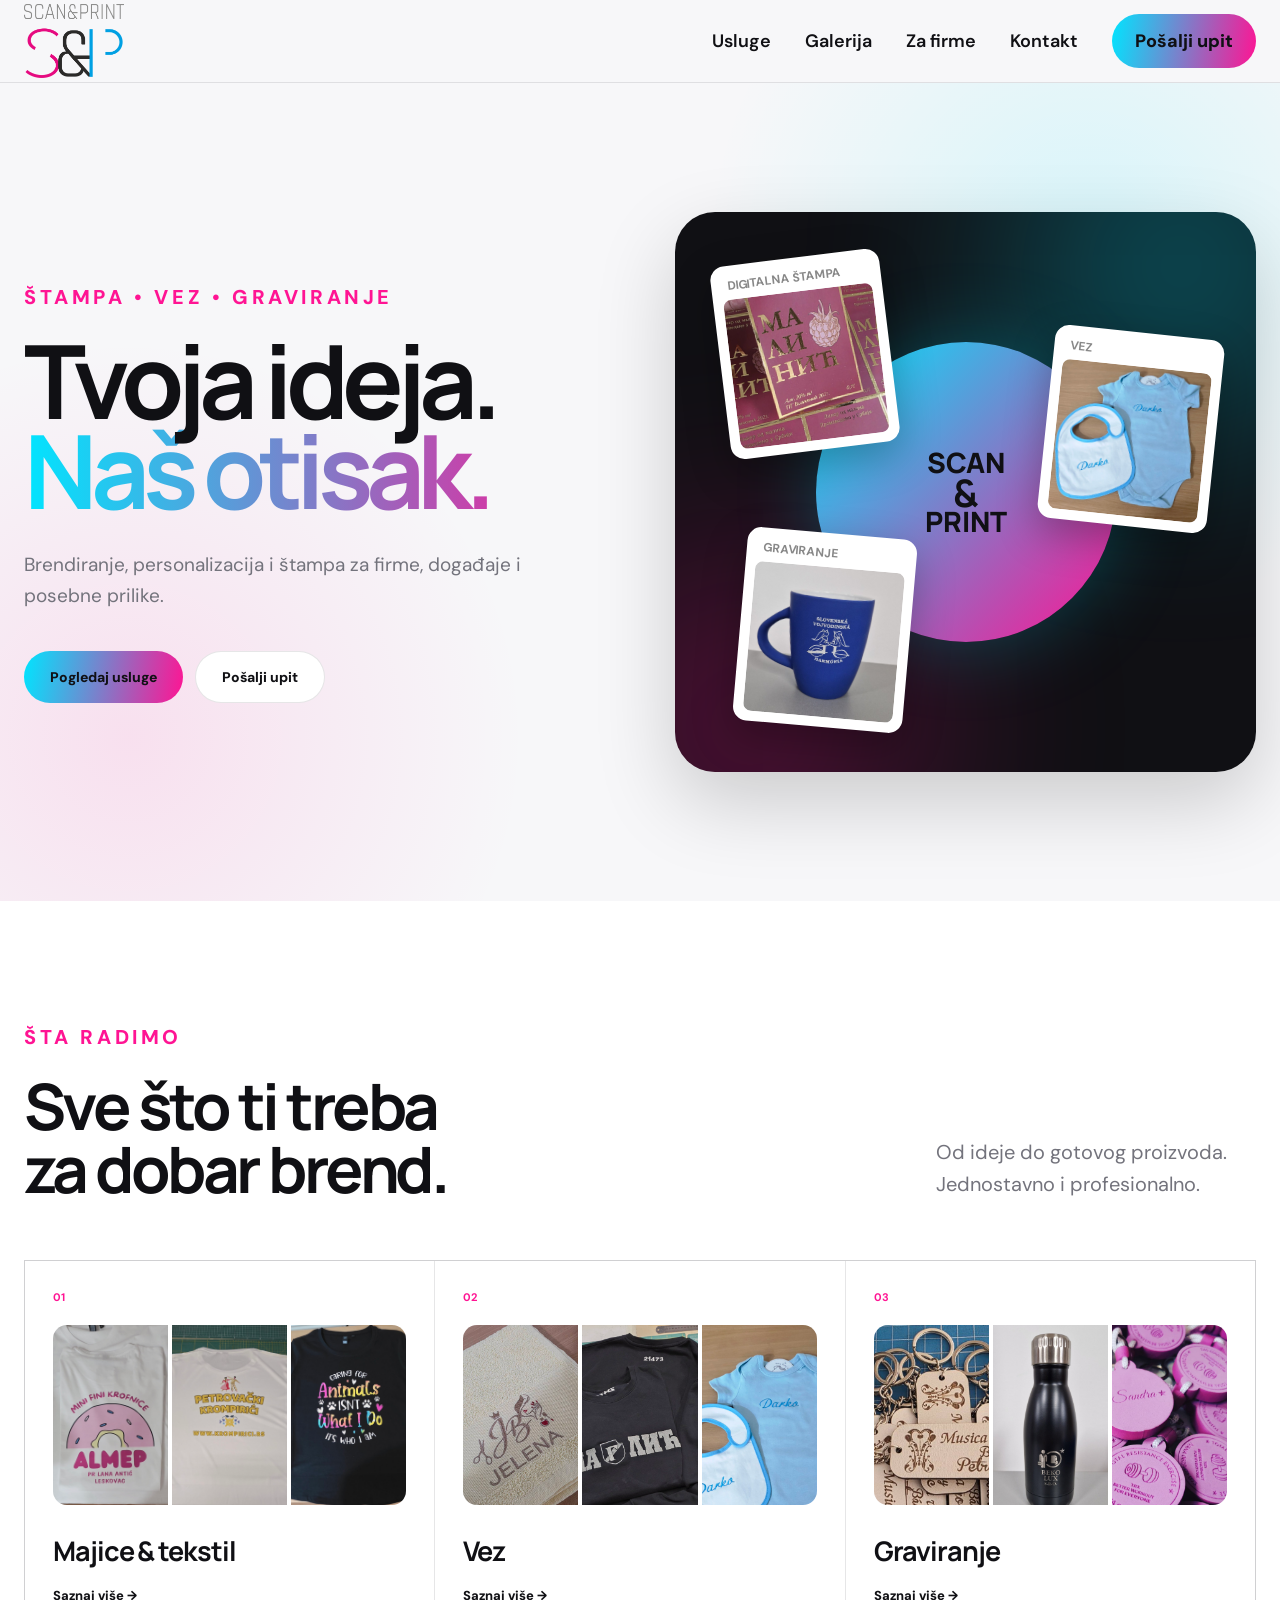
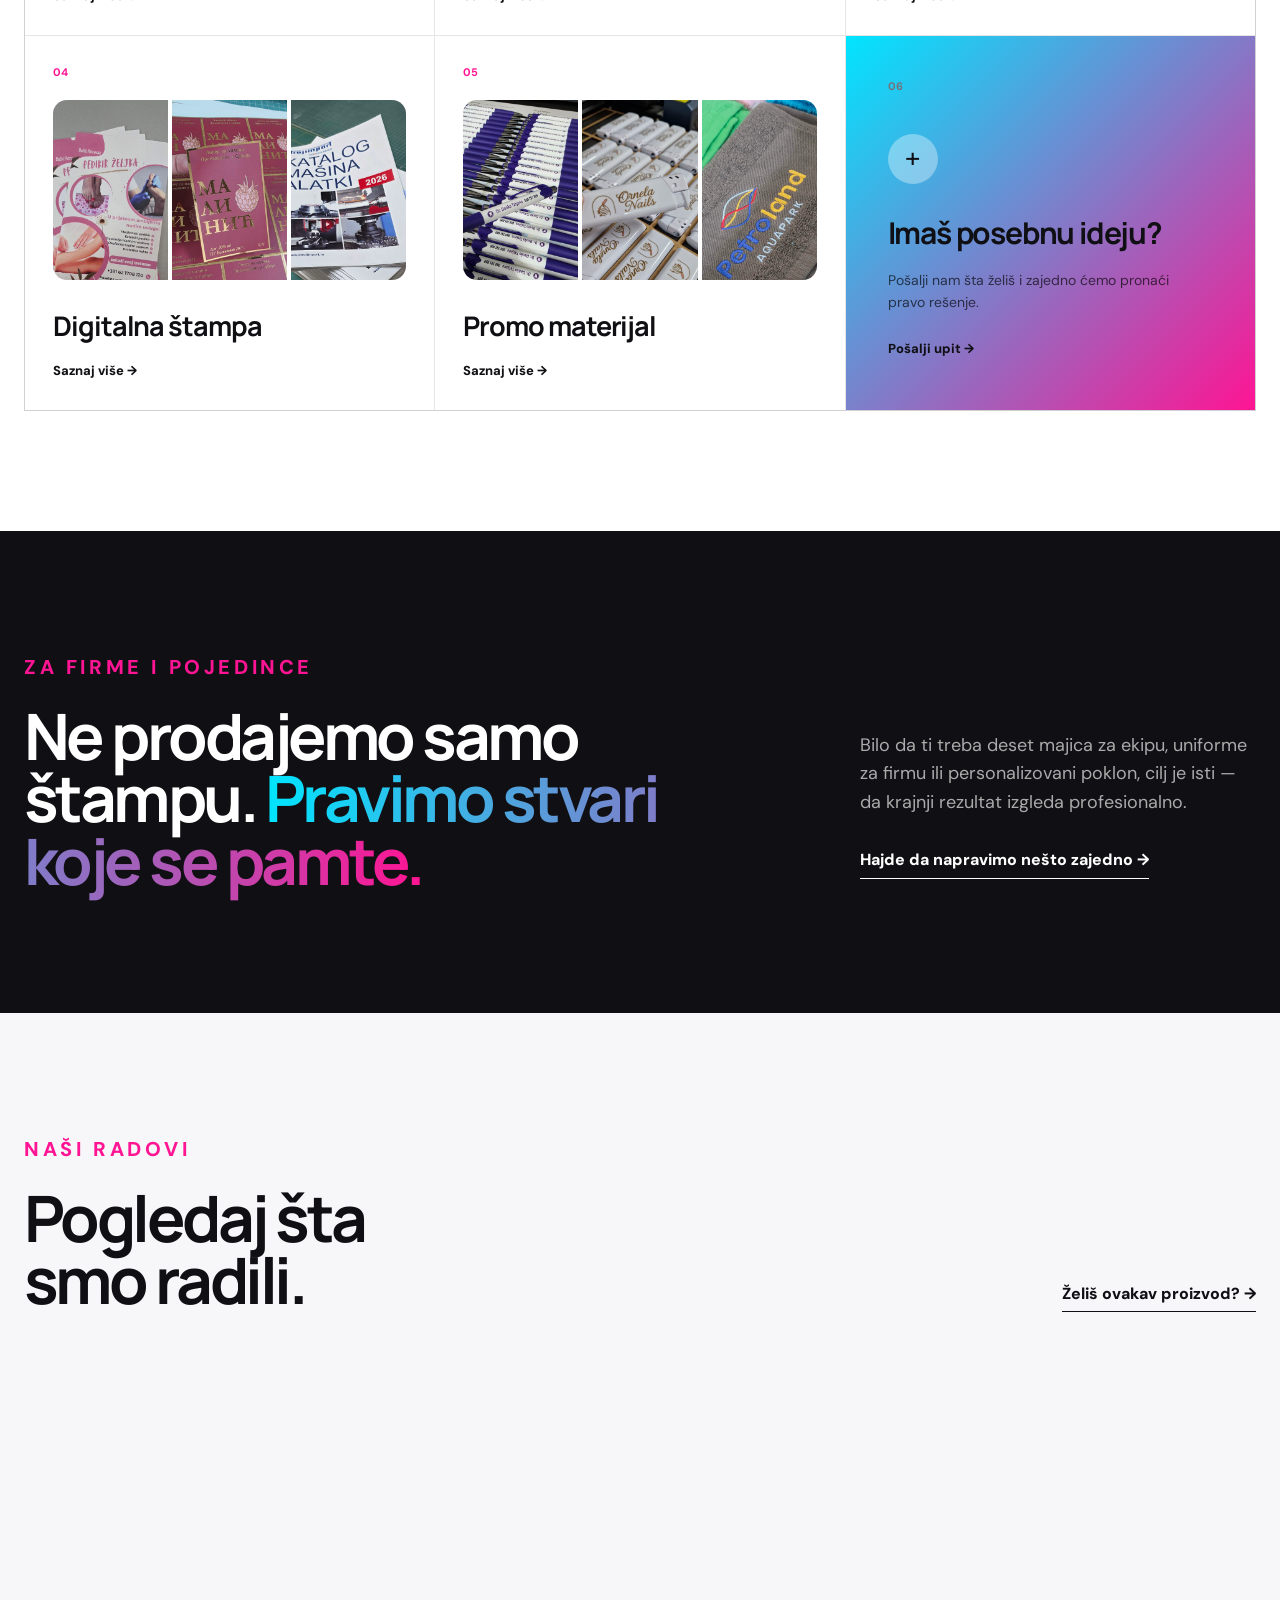
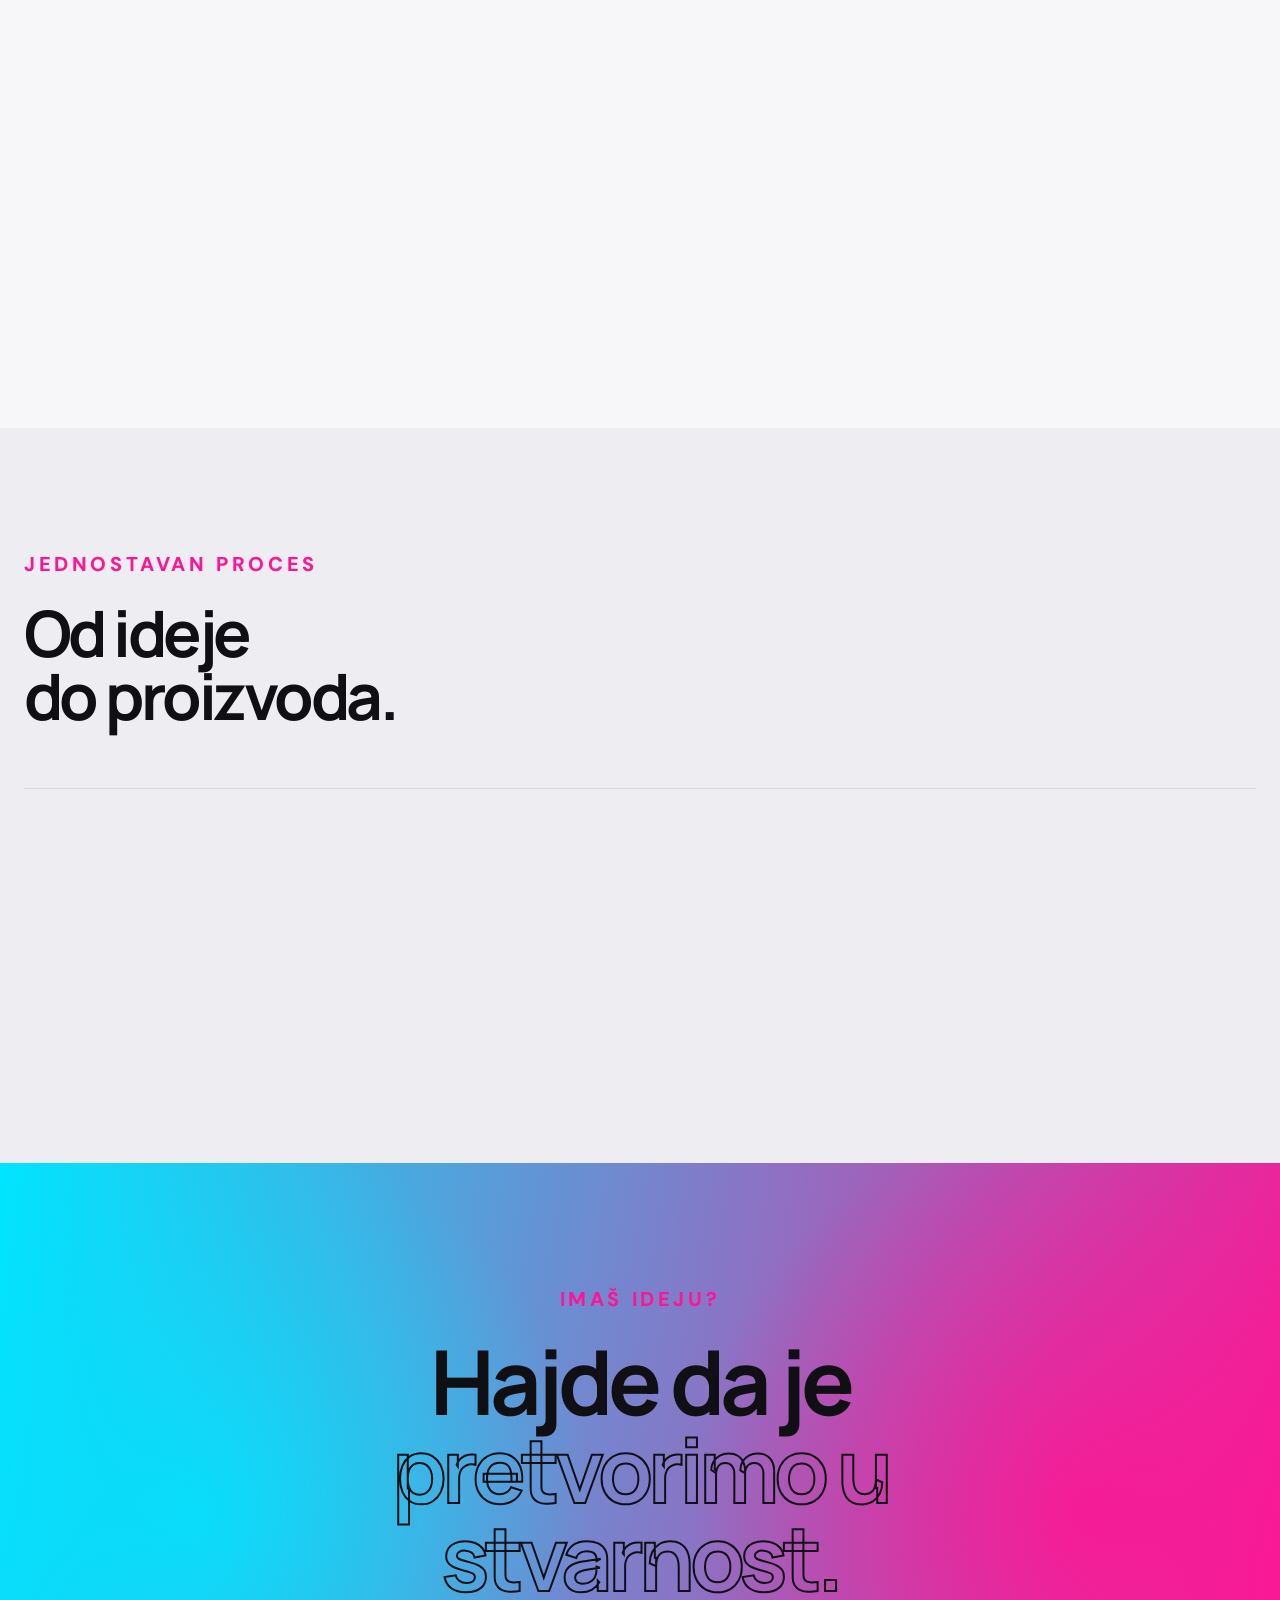
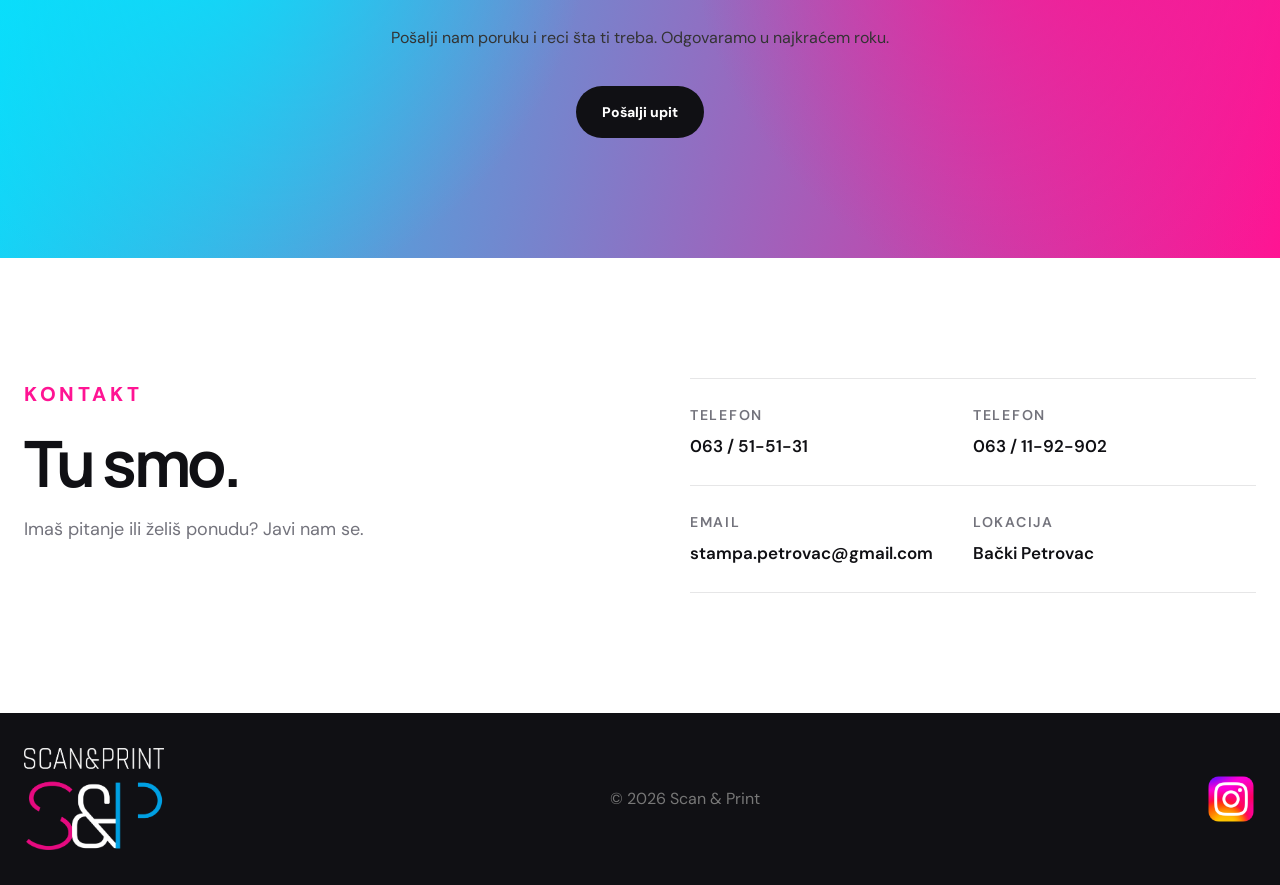
==== commit 81a0f53b: "Update print statement from 'Hello' to 'Goodbye'" ====
--- a/index.html
+++ b/index.html
@@ -84,13 +84,6 @@
 
 
         <div class="hero-content">
-
-            <div class="hero-logo">
-
-                <img src="slike/Logo crni.png" alt="Scan & Print">
-
-            </div>
-
 
             <div class="eyebrow">
                 ŠTAMPA • VEZ • GRAVIRANJE
@@ -859,4 +852,4 @@
 
 </body>
 
-</html>+</html>
